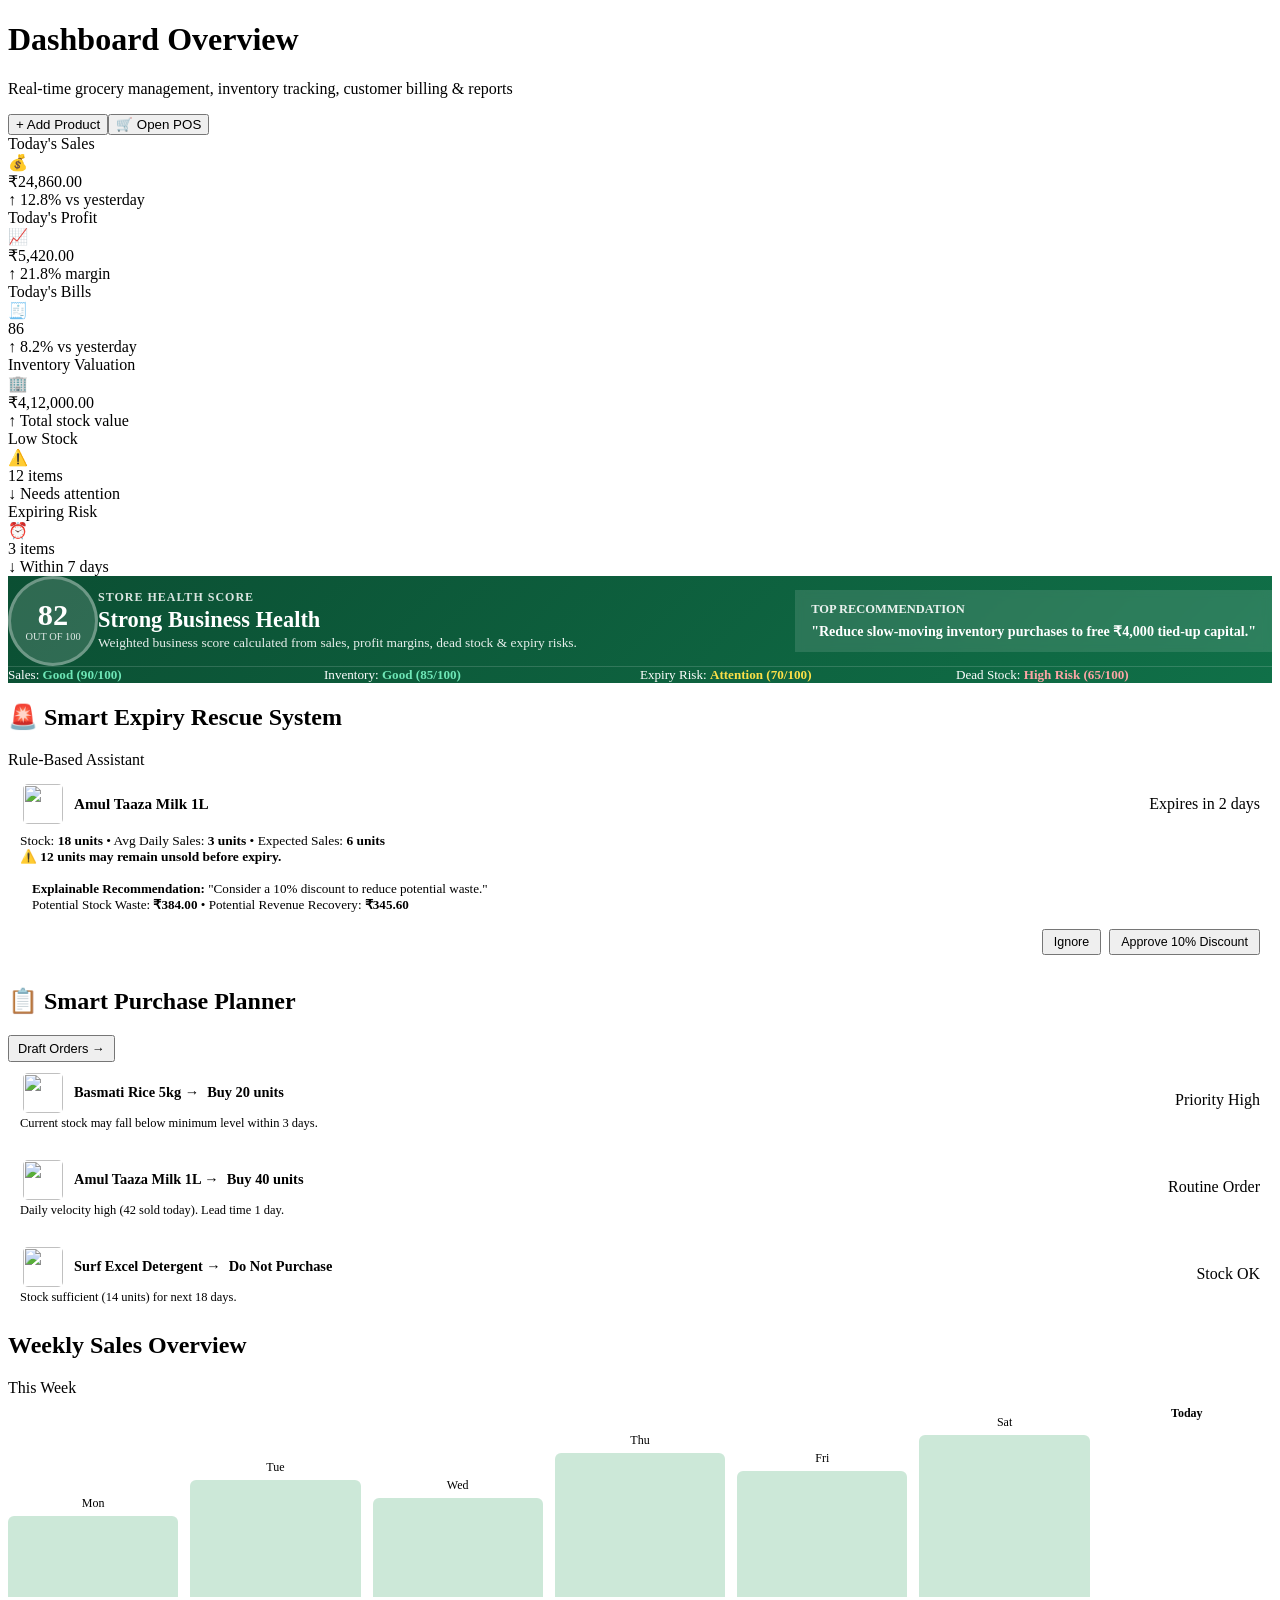
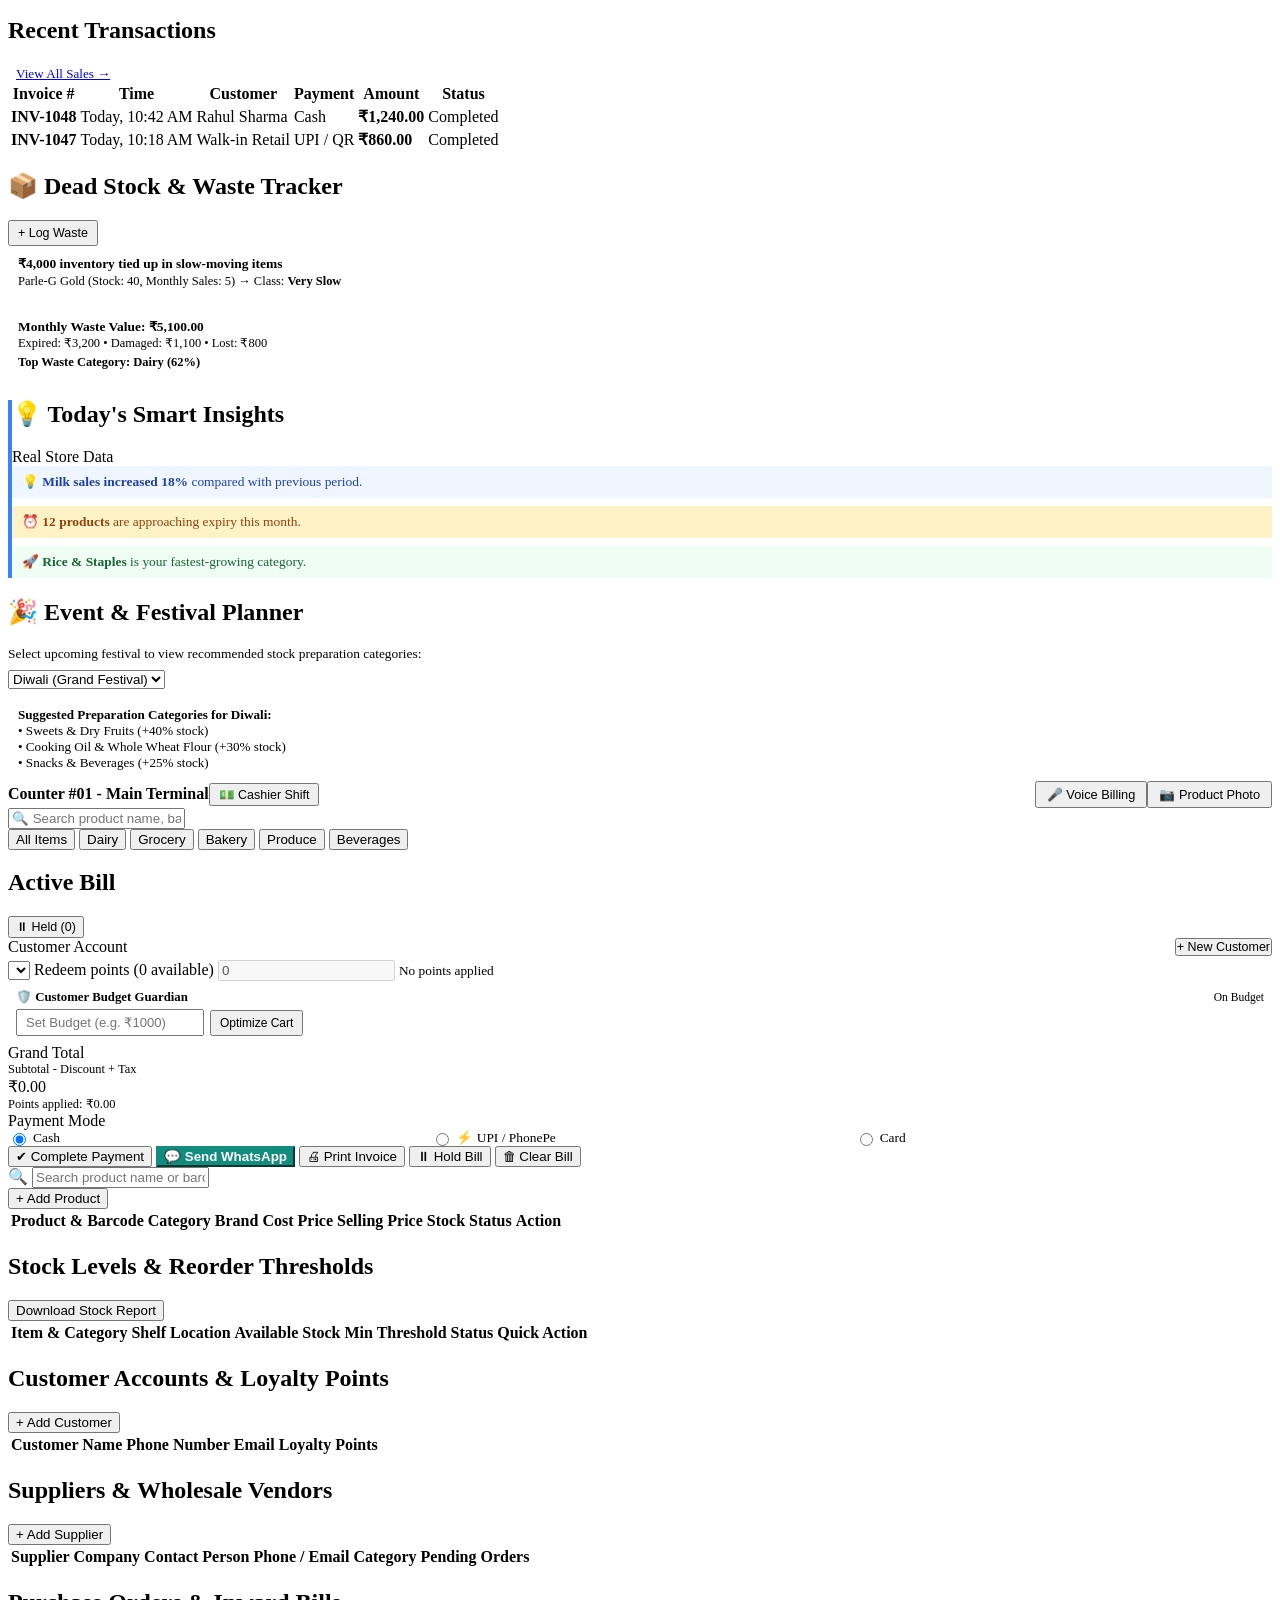
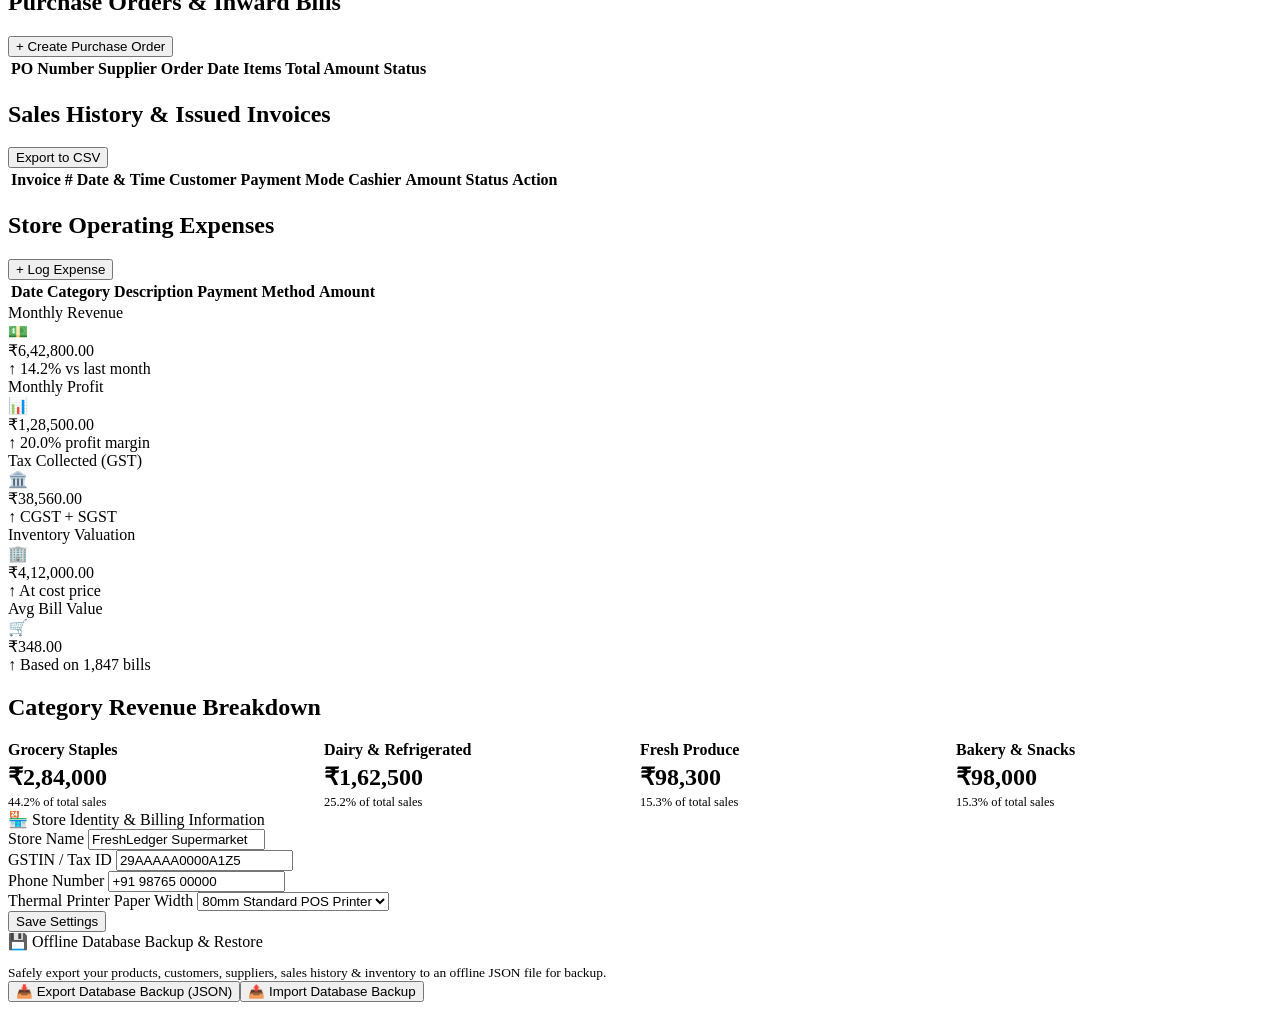
==== src/main/resources/templates/index.html @ 5774fedf "Initial FreshLedger grocery billing system" ====
<!DOCTYPE html>
<html xmlns:th="http://www.thymeleaf.org">
<head th:replace="~{fragments/head :: head('Dashboard')}"></head>
<body>
<div class="app-layout">

    <!-- Reusable Sidebar Navigation -->
    <aside th:replace="~{fragments/sidebar :: sidebar(${activeView})}"></aside>

    <!-- Main Workspace Area -->
    <div class="main-wrapper">

        <!-- Reusable Top Header Bar -->
        <header th:replace="~{fragments/header :: header}"></header>

        <!-- Dynamic Page Content -->
        <main class="page-content">

            <!-- Page Header Title Area -->
            <div class="page-header">
                <div>
                    <h1 id="currentPageTitle" class="page-title" th:text="${activeView == 'billing' ? 'Point of Sale / Billing' : (activeView == 'products' ? 'Product Catalog' : 'Dashboard Overview')}">Dashboard Overview</h1>
                    <p class="page-subtitle">Real-time grocery management, inventory tracking, customer billing & reports</p>
                </div>
                <div style="display:flex;gap:var(--space-xs);">
                    <button class="btn btn-primary" type="button" onclick="openProductModal()">
                        <span>+ Add Product</span>
                    </button>
                    <button class="btn btn-secondary" type="button" onclick="window.location.href='/pos'">
                        <span>🛒 Open POS</span>
                    </button>
                </div>
            </div>

            <!-- ================= VIEW 1: DASHBOARD OVERVIEW ================= -->
            <div id="dashboard-view" class="page-view" th:style="${activeView == 'dashboard' or activeView == null ? 'display:block;' : 'display:none;'}">

                <!-- Top 6 Stat Metrics Cards -->
                <section class="metrics-grid" aria-label="Today's Metrics">
                    <div class="stat-card">
                        <div class="stat-header">
                            <span class="stat-label">Today's Sales</span>
                            <div class="stat-icon-wrapper">💰</div>
                        </div>
                        <div class="stat-value">₹24,860.00</div>
                        <div class="stat-trend trend-up"><span>↑</span> 12.8% vs yesterday</div>
                    </div>

                    <div class="stat-card">
                        <div class="stat-header">
                            <span class="stat-label">Today's Profit</span>
                            <div class="stat-icon-wrapper">📈</div>
                        </div>
                        <div class="stat-value">₹5,420.00</div>
                        <div class="stat-trend trend-up"><span>↑</span> 21.8% margin</div>
                    </div>

                    <div class="stat-card">
                        <div class="stat-header">
                            <span class="stat-label">Today's Bills</span>
                            <div class="stat-icon-wrapper">🧾</div>
                        </div>
                        <div class="stat-value">86</div>
                        <div class="stat-trend trend-up"><span>↑</span> 8.2% vs yesterday</div>
                    </div>

                    <div class="stat-card">
                        <div class="stat-header">
                            <span class="stat-label">Inventory Valuation</span>
                            <div class="stat-icon-wrapper">🏢</div>
                        </div>
                        <div class="stat-value">₹4,12,000.00</div>
                        <div class="stat-trend trend-up"><span>↑</span> Total stock value</div>
                    </div>

                    <div class="stat-card">
                        <div class="stat-header">
                            <span class="stat-label">Low Stock</span>
                            <div class="stat-icon-wrapper warning">⚠️</div>
                        </div>
                        <div class="stat-value">12 items</div>
                        <div class="stat-trend trend-down"><span>↓</span> Needs attention</div>
                    </div>

                    <div class="stat-card">
                        <div class="stat-header">
                            <span class="stat-label">Expiring Risk</span>
                            <div class="stat-icon-wrapper danger">⏰</div>
                        </div>
                        <div class="stat-value">3 items</div>
                        <div class="stat-trend trend-down"><span>↓</span> Within 7 days</div>
                    </div>
                </section>

                <!-- HERO SECTION: STORE HEALTH SCORE (Section 15) -->
                <div class="card" style="background:linear-gradient(135deg, #0b4f33 0%, #107048 100%);color:white;margin-bottom:var(--space-md);">
                    <div style="display:flex;align-items:center;justify-content:space-between;flex-wrap:wrap;gap:var(--space-md);">
                        <div style="display:flex;align-items:center;gap:var(--space-md);">
                            <div style="width:84px;height:84px;border-radius:50%;background:rgba(255,255,255,0.15);border:3px solid rgba(255,255,255,0.3);display:flex;flex-direction:column;align-items:center;justify-content:center;">
                                <div style="font-size:1.9rem;font-weight:900;line-height:1;">82</div>
                                <div style="font-size:0.65rem;opacity:0.85;">OUT OF 100</div>
                            </div>
                            <div>
                                <div style="font-size:0.75rem;text-transform:uppercase;letter-spacing:1px;opacity:0.85;font-weight:700;">STORE HEALTH SCORE</div>
                                <h2 style="font-size:1.4rem;font-weight:800;color:white;margin:2px 0;">Strong Business Health</h2>
                                <p style="font-size:0.84rem;opacity:0.9;margin:0;">Weighted business score calculated from sales, profit margins, dead stock & expiry risks.</p>
                            </div>
                        </div>
                        <div style="background:rgba(255,255,255,0.12);padding:12px 16px;border-radius:var(--radius-md);backdrop-filter:blur(4px);min-width:240px;">
                            <div style="font-size:0.78rem;font-weight:700;margin-bottom:6px;opacity:0.9;">TOP RECOMMENDATION</div>
                            <div style="font-size:0.88rem;font-weight:600;">"Reduce slow-moving inventory purchases to free ₹4,000 tied-up capital."</div>
                        </div>
                    </div>
                    <div style="display:grid;grid-template-columns:repeat(auto-fit, minmax(140px, 1fr));gap:var(--space-xs);margin-top:var(--space-md);padding-top:var(--space-sm);border-top:1px solid rgba(255,255,255,0.15);font-size:0.82rem;">
                        <div>Sales: <strong style="color:#6ee7b7;">Good (90/100)</strong></div>
                        <div>Inventory: <strong style="color:#6ee7b7;">Good (85/100)</strong></div>
                        <div>Expiry Risk: <strong style="color:#fde047;">Attention (70/100)</strong></div>
                        <div>Dead Stock: <strong style="color:#fca5a5;">High Risk (65/100)</strong></div>
                    </div>
                </div>

                <div class="dashboard-grid">
                    <!-- Left Column: Smart Expiry Rescue, Purchase Planner & Sales Chart -->
                    <div>
                        <!-- Section 4: SMART EXPIRY RESCUE SYSTEM -->
                        <div class="card" style="border-left:4px solid var(--warning);">
                            <div class="card-header">
                                <h2 class="card-title">🚨 Smart Expiry Rescue System</h2>
                                <span class="badge badge-warning">Rule-Based Assistant</span>
                            </div>
                            <div style="display:flex;flex-direction:column;gap:12px;">
                                <div style="padding:12px;background:var(--warning-bg);border:1px solid var(--warning-border);border-radius:var(--radius-md);">
                                    <div style="display:flex;align-items:center;justify-content:space-between;margin-bottom:6px;">
                                        <span style="display:flex;align-items:center;gap:8px;"><img src="/images/products/dairy.svg" alt="" loading="lazy" style="width:40px;height:40px;object-fit:contain;border-radius:8px;background:#fff;padding:3px;"><strong style="font-size:0.95rem;">Amul Taaza Milk 1L</strong></span>
                                        <span class="badge badge-danger">Expires in 2 days</span>
                                    </div>
                                    <div style="font-size:0.84rem;color:var(--text-secondary);margin-bottom:8px;">
                                        Stock: <strong>18 units</strong> • Avg Daily Sales: <strong>3 units</strong> • Expected Sales: <strong>6 units</strong><br>
                                        <span style="color:var(--danger);font-weight:700;">⚠️ 12 units may remain unsold before expiry.</span>
                                    </div>
                                    <div style="padding:8px 12px;background:white;border-radius:var(--radius-sm);margin-bottom:8px;font-size:0.82rem;color:var(--text-primary);border-left:3px solid var(--primary);">
                                        <strong>Explainable Recommendation:</strong> "Consider a 10% discount to reduce potential waste."<br>
                                        Potential Stock Waste: <strong>₹384.00</strong> • Potential Revenue Recovery: <strong>₹345.60</strong>
                                    </div>
                                    <div style="display:flex;gap:8px;justify-content:flex-end;">
                                        <button class="btn btn-secondary" style="padding:4px 10px;font-size:0.78rem;" type="button" onclick="showToast('Rescue Deferred', 'No discount applied. Stock monitored.', 'info')">Ignore</button>
                                        <button class="btn btn-primary" style="padding:4px 10px;font-size:0.78rem;" type="button" onclick="showToast('10% Discount Approved!', 'Amul Taaza Milk price updated to ₹28.80 (10% OFF clearance).', 'success')">Approve 10% Discount</button>
                                    </div>
                                </div>
                            </div>
                        </div>

                        <!-- Section 9: SMART PURCHASE PLANNER -->
                        <div class="card" style="border-left:4px solid var(--primary);">
                            <div class="card-header">
                                <h2 class="card-title">📋 Smart Purchase Planner</h2>
                                <button class="btn btn-ghost" style="padding:4px 8px;font-size:0.8rem;color:var(--primary);" type="button" onclick="showToast('Purchase Plan Drafted', 'Draft PO created for supplier approval.', 'success')">Draft Orders →</button>
                            </div>
                            <div style="display:flex;flex-direction:column;gap:10px;">
                                <div style="display:flex;align-items:center;justify-content:space-between;padding:8px 12px;background:var(--bg-app);border-radius:var(--radius-md);">
                                    <div>
                                        <div style="display:flex;align-items:center;gap:8px;font-weight:700;font-size:0.9rem;"><img src="/images/products/rice.svg" alt="" loading="lazy" style="width:40px;height:40px;object-fit:contain;border-radius:8px;background:#fff;padding:3px;">Basmati Rice 5kg → <span style="color:var(--primary);">Buy 20 units</span></div>
                                        <div style="font-size:0.78rem;color:var(--text-muted);">Current stock may fall below minimum level within 3 days.</div>
                                    </div>
                                    <span class="badge badge-warning">Priority High</span>
                                </div>
                                <div style="display:flex;align-items:center;justify-content:space-between;padding:8px 12px;background:var(--bg-app);border-radius:var(--radius-md);">
                                    <div>
                                        <div style="display:flex;align-items:center;gap:8px;font-weight:700;font-size:0.9rem;"><img src="/images/products/dairy.svg" alt="" loading="lazy" style="width:40px;height:40px;object-fit:contain;border-radius:8px;background:#fff;padding:3px;">Amul Taaza Milk 1L → <span style="color:var(--primary);">Buy 40 units</span></div>
                                        <div style="font-size:0.78rem;color:var(--text-muted);">Daily velocity high (42 sold today). Lead time 1 day.</div>
                                    </div>
                                    <span class="badge badge-info">Routine Order</span>
                                </div>
                                <div style="display:flex;align-items:center;justify-content:space-between;padding:8px 12px;background:var(--bg-app);border-radius:var(--radius-md);">
                                    <div>
                                        <div style="display:flex;align-items:center;gap:8px;font-weight:700;font-size:0.9rem;"><img src="/images/products/household.svg" alt="" loading="lazy" style="width:40px;height:40px;object-fit:contain;border-radius:8px;background:#fff;padding:3px;">Surf Excel Detergent → <span style="color:var(--danger);">Do Not Purchase</span></div>
                                        <div style="font-size:0.78rem;color:var(--text-muted);">Stock sufficient (14 units) for next 18 days.</div>
                                    </div>
                                    <span class="badge badge-success">Stock OK</span>
                                </div>
                            </div>
                        </div>

                        <!-- Weekly Sales Overview -->
                        <div class="card">
                            <div class="card-header">
                                <h2 class="card-title">Weekly Sales Overview</h2>
                                <span class="badge badge-info">This Week</span>
                            </div>
                            <div style="display:flex;align-items:flex-end;gap:12px;height:180px;padding-top:20px;border-bottom:1px solid var(--border-subtle);">
                                <div style="flex:1;background:#cce8d8;border-radius:6px 6px 0 0;height:45%;position:relative;" title="Mon: ₹14,200"><span style="position:absolute;top:-20px;font-size:0.75rem;width:100%;text-align:center;color:var(--text-muted);">Mon</span></div>
                                <div style="flex:1;background:#cce8d8;border-radius:6px 6px 0 0;height:65%;position:relative;" title="Tue: ₹18,900"><span style="position:absolute;top:-20px;font-size:0.75rem;width:100%;text-align:center;color:var(--text-muted);">Tue</span></div>
                                <div style="flex:1;background:#cce8d8;border-radius:6px 6px 0 0;height:55%;position:relative;" title="Wed: ₹16,400"><span style="position:absolute;top:-20px;font-size:0.75rem;width:100%;text-align:center;color:var(--text-muted);">Wed</span></div>
                                <div style="flex:1;background:#cce8d8;border-radius:6px 6px 0 0;height:80%;position:relative;" title="Thu: ₹22,100"><span style="position:absolute;top:-20px;font-size:0.75rem;width:100%;text-align:center;color:var(--text-muted);">Thu</span></div>
                                <div style="flex:1;background:#cce8d8;border-radius:6px 6px 0 0;height:70%;position:relative;" title="Fri: ₹19,800"><span style="position:absolute;top:-20px;font-size:0.75rem;width:100%;text-align:center;color:var(--text-muted);">Fri</span></div>
                                <div style="flex:1;background:#cce8d8;border-radius:6px 6px 0 0;height:90%;position:relative;" title="Sat: ₹26,500"><span style="position:absolute;top:-20px;font-size:0.75rem;width:100%;text-align:center;color:var(--text-muted);">Sat</span></div>
                                <div style="flex:1;background:var(--primary);border-radius:6px 6px 0 0;height:95%;position:relative;" title="Today: ₹24,860"><span style="position:absolute;top:-20px;font-size:0.75rem;font-weight:700;width:100%;text-align:center;color:var(--primary);">Today</span></div>
                            </div>
                        </div>

                        <!-- Recent Transactions -->
                        <div class="card">
                            <div class="card-header">
                                <h2 class="card-title">Recent Transactions</h2>
                                <a href="#sales" data-view="sales" class="btn btn-ghost" style="padding:4px 8px;font-size:0.82rem;">View All Sales →</a>
                            </div>
                            <div class="table-container" style="box-shadow:none;border:none;margin:0;">
                                <table class="data-table">
                                    <thead>
                                        <tr>
                                            <th>Invoice #</th>
                                            <th>Time</th>
                                            <th>Customer</th>
                                            <th>Payment</th>
                                            <th>Amount</th>
                                            <th>Status</th>
                                        </tr>
                                    </thead>
                                    <tbody>
                                        <tr>
                                            <td><strong>INV-1048</strong></td>
                                            <td>Today, 10:42 AM</td>
                                            <td>Rahul Sharma</td>
                                            <td>Cash</td>
                                            <td><strong>₹1,240.00</strong></td>
                                            <td><span class="badge badge-success">Completed</span></td>
                                        </tr>
                                        <tr>
                                            <td><strong>INV-1047</strong></td>
                                            <td>Today, 10:18 AM</td>
                                            <td>Walk-in Retail</td>
                                            <td>UPI / QR</td>
                                            <td><strong>₹860.00</strong></td>
                                            <td><span class="badge badge-success">Completed</span></td>
                                        </tr>
                                    </tbody>
                                </table>
                            </div>
                        </div>
                    </div>

                    <!-- Right Column: Dead Stock, Business Insights & Event Planner -->
                    <div>
                        <!-- Section 7 & 8: DEAD STOCK & WASTE TRACKER -->
                        <div class="card" style="border-left:4px solid var(--danger);">
                            <div class="card-header">
                                <h2 class="card-title">📦 Dead Stock & Waste Tracker</h2>
                                <button class="btn btn-ghost" style="padding:4px 8px;font-size:0.78rem;color:var(--danger);" onclick="openWasteModal()">+ Log Waste</button>
                            </div>
                            <div style="display:flex;flex-direction:column;gap:10px;">
                                <div style="padding:10px;background:var(--danger-bg);border:1px solid var(--danger-border);border-radius:var(--radius-md);">
                                    <div style="font-size:0.84rem;color:var(--danger-dark);font-weight:700;">₹4,000 inventory tied up in slow-moving items</div>
                                    <div style="font-size:0.78rem;color:var(--text-secondary);margin-top:2px;">Parle-G Gold (Stock: 40, Monthly Sales: 5) → Class: <strong>Very Slow</strong></div>
                                </div>
                                <div style="padding:10px;background:var(--bg-app);border-radius:var(--radius-md);">
                                    <div style="font-weight:700;font-size:0.84rem;">Monthly Waste Value: <span style="color:var(--danger);">₹5,100.00</span></div>
                                    <div style="font-size:0.78rem;color:var(--text-muted);">Expired: ₹3,200 • Damaged: ₹1,100 • Lost: ₹800</div>
                                    <div style="font-size:0.78rem;font-weight:600;color:var(--primary);margin-top:4px;">Top Waste Category: Dairy (62%)</div>
                                </div>
                            </div>
                        </div>

                        <!-- Section 21: TODAY'S SMART BUSINESS INSIGHTS -->
                        <div class="card" style="border-left:4px solid #3b82f6;">
                            <div class="card-header">
                                <h2 class="card-title">💡 Today's Smart Insights</h2>
                                <span class="badge badge-info">Real Store Data</span>
                            </div>
                            <div style="display:flex;flex-direction:column;gap:8px;font-size:0.84rem;">
                                <div style="padding:8px 10px;background:#eff6ff;border-radius:var(--radius-sm);color:#1e40af;">
                                    💡 <strong>Milk sales increased 18%</strong> compared with previous period.
                                </div>
                                <div style="padding:8px 10px;background:#fef3c7;border-radius:var(--radius-sm);color:#92400e;">
                                    ⏰ <strong>12 products</strong> are approaching expiry this month.
                                </div>
                                <div style="padding:8px 10px;background:#f0fdf4;border-radius:var(--radius-sm);color:#166534;">
                                    🚀 <strong>Rice & Staples</strong> is your fastest-growing category.
                                </div>
                            </div>
                        </div>

                        <!-- Section 22: FESTIVAL / EVENT INVENTORY PLANNER -->
                        <div class="card">
                            <div class="card-header">
                                <h2 class="card-title">🎉 Event & Festival Planner</h2>
                            </div>
                            <div style="font-size:0.84rem;color:var(--text-secondary);margin-bottom:8px;">
                                Select upcoming festival to view recommended stock preparation categories:
                            </div>
                            <div class="form-group" style="margin-bottom:8px;">
                                <select id="festivalPlannerSelect" class="form-control" onchange="renderFestivalPlan()">
                                    <option value="Diwali">Diwali (Grand Festival)</option>
                                    <option value="Eid">Eid al-Fitr</option>
                                    <option value="Holi">Holi Festival</option>
                                    <option value="Christmas">Christmas & New Year</option>
                                </select>
                            </div>
                            <div id="festivalPlanResults" style="padding:10px;background:var(--bg-app);border-radius:var(--radius-md);font-size:0.82rem;">
                                <strong>Suggested Preparation Categories for Diwali:</strong><br>
                                • Sweets & Dry Fruits (+40% stock)<br>
                                • Cooking Oil & Whole Wheat Flour (+30% stock)<br>
                                • Snacks & Beverages (+25% stock)
                            </div>
                        </div>
                    </div>
                </div>
            </div>

            <!-- ================= VIEW 2: BILLING / POS ================= -->
            <div id="billing-view" class="page-view" th:style="${activeView == 'billing' ? 'display:block;' : 'display:none;'}">
                <div class="pos-container">
                    <!-- Left: Catalog & Quick Add -->
                    <div class="pos-catalog-panel">
                        <div class="card" style="margin-bottom:var(--space-sm);padding:var(--space-sm) var(--space-md);">
                            <div style="display:flex;align-items:center;justify-content:space-between;gap:var(--space-xs);flex-wrap:wrap;">
                                <div style="display:flex;align-items:center;gap:var(--space-xs);">
                                    <span class="badge badge-info" style="font-weight:700;">Counter #01 - Main Terminal</span>
                                    <button class="btn btn-ghost" type="button" style="padding:2px 8px;font-size:0.78rem;" onclick="openShiftModal()">💵 Cashier Shift</button>
                                </div>
                                <div style="display:flex;gap:var(--space-xs);">
                                    <button class="btn btn-secondary" type="button" style="padding:4px 10px;font-size:0.8rem;" onclick="openVoiceBillingModal()">🎤 Voice Billing</button>
                                    <button class="btn btn-secondary" type="button" style="padding:4px 10px;font-size:0.8rem;" onclick="openReceiptScannerModal()">📷 Product Photo</button>
                                </div>
                            </div>
                        </div>

                        <div class="card" style="margin-bottom:var(--space-md);">
                            <div class="pos-search-bar">
                                <input id="posProductSearch" class="form-control" placeholder="🔍 Search product name, barcode or category..." aria-label="Search POS Products">
                            </div>
                            <div class="category-filter-pills">
                                <button class="pill-btn active" type="button">All Items</button>
                                <button class="pill-btn" type="button">Dairy</button>
                                <button class="pill-btn" type="button">Grocery</button>
                                <button class="pill-btn" type="button">Bakery</button>
                                <button class="pill-btn" type="button">Produce</button>
                                <button class="pill-btn" type="button">Beverages</button>
                            </div>
                        </div>

                        <div id="posProductGrid" class="pos-product-grid">
                            <!-- Dynamic POS Catalog Product Cards -->
                        </div>
                    </div>

                    <!-- Right: Active Bill & Checkout Panel -->
                    <div class="pos-cart-panel">
                        <div class="card-header" style="margin-bottom:var(--space-sm);">
                            <h2 class="card-title">Active Bill</h2>
                            <button id="btnHeldBillsList" class="btn btn-ghost" style="padding:2px 6px;font-size:0.78rem;color:var(--warning);" type="button">⏸ Held (<span id="heldBillsCount">0</span>)</button>
                        </div>

                        <!-- Customer Selection & Loyalty Tier Banner -->
                        <div class="form-group" style="margin-bottom:var(--space-sm);">
                            <div style="display:flex;align-items:center;justify-content:space-between;margin-bottom:4px;">
                                <label class="form-label">Customer Account</label>
                                <button class="btn btn-ghost" type="button" style="padding:0;font-size:0.78rem;color:var(--primary);" onclick="openCustomerModal()">+ New Customer</button>
                            </div>
                            <select id="posCustomerSelect" class="form-control" onchange="onPosCustomerChange()">
                                <!-- Dynamic Customers Dropdown -->
                            </select>
                            <label class="form-label" for="posPointsToRedeem" style="margin-top:8px;">Redeem points (<span id="posAvailablePoints">0</span> available)</label>
                            <input id="posPointsToRedeem" class="form-control" type="number" min="0" step="1" value="0" disabled />
                            <small id="posRedeemValue" style="color:var(--text-muted);">No points applied</small>
                        </div>

                        <!-- Section 10 & 11: Shopping Pattern & Frequently Bought Together Suggestion -->
                        <div id="frequentlyBoughtBanner" style="padding:6px 10px;background:#eff6ff;border:1px solid #bfdbfe;border-radius:var(--radius-sm);margin-bottom:var(--space-sm);font-size:0.78rem;color:#1e40af;display:none;">
                            💡 <strong>Customer Pattern:</strong> Due for Milk / Bread.<br>
                            <em>Frequently bought together: Bread + Amul Butter 100g</em>
                        </div>

                        <!-- Section 5: CUSTOMER BUDGET GUARDIAN -->
                        <div class="form-group" style="margin-bottom:var(--space-sm);padding:8px;background:var(--bg-app);border-radius:var(--radius-md);border:1px solid var(--border-subtle);">
                            <div style="display:flex;align-items:center;justify-content:space-between;margin-bottom:4px;">
                                <label class="form-label" style="margin:0;font-size:0.8rem;font-weight:700;">🛡️ Customer Budget Guardian</label>
                                <span id="budgetAlertBadge" class="badge badge-success" style="font-size:0.72rem;">On Budget</span>
                            </div>
                            <div style="display:flex;gap:6px;align-items:center;">
                                <input id="custBudgetInput" class="form-control" type="number" placeholder="Set Budget (e.g. ₹1000)" style="padding:4px 8px;font-size:0.82rem;" oninput="updateBudgetGuardian()" />
                                <button class="btn btn-secondary" style="padding:4px 8px;font-size:0.75rem;" type="button" onclick="optimizeCartForBudget()">Optimize Cart</button>
                            </div>
                            <div id="budgetWarningText" style="font-size:0.76rem;color:var(--danger);font-weight:700;margin-top:4px;display:none;"></div>
                        </div>

                        <div id="posCartItems" class="cart-items-table">
                            <!-- Dynamic Active Cart Item Rows -->
                        </div>

                        <div class="grand-total-banner">
                            <div>
                                <div class="total-label">Grand Total</div>
                                <div style="font-size:0.78rem;color:var(--text-muted);">Subtotal - Discount + Tax</div>
                            </div>
                            <div id="posGrandTotal" class="total-amount">₹0.00</div>
                            <div style="font-size:.78rem;color:var(--text-muted);">Points applied: <span id="posLoyaltyRedemption">₹0.00</span></div>
                        </div>

                        <div class="form-group" style="margin-bottom:var(--space-md);">
                            <label class="form-label">Payment Mode</label>
                            <div style="display:grid;grid-template-columns:1fr 1fr 1fr;gap:6px;">
                                <label style="display:flex;align-items:center;gap:4px;font-size:0.84rem;"><input type="radio" name="payType" value="Cash" checked> Cash</label>
                                <label style="display:flex;align-items:center;gap:4px;font-size:0.84rem;"><input type="radio" name="payType" value="UPI/PhonePe"> ⚡ UPI / PhonePe</label>
                                <label style="display:flex;align-items:center;gap:4px;font-size:0.84rem;"><input type="radio" name="payType" value="Card"> Card</label>
                            </div>
                        </div>

                        <div class="pos-action-buttons">
                            <button id="btnCompletePayment" class="btn btn-primary btn-lg" type="button" style="grid-column: 1 / -1;">
                                <span>✔ Complete Payment</span>
                            </button>
                            <button id="btnSendPosWhatsApp" class="btn btn-secondary" type="button" style="background:#128c7e;color:white;border-color:#128c7e;font-weight:700;">
                                <span>💬 Send WhatsApp</span>
                            </button>
                            <button id="btnPrintInvoice" class="btn btn-secondary" type="button">
                                <span>🖨 Print Invoice</span>
                            </button>
                            <button id="btnHoldBill" class="btn btn-secondary" type="button">
                                <span>⏸ Hold Bill</span>
                            </button>
                            <button id="btnClearBill" class="btn btn-danger" type="button">
                                <span>🗑 Clear Bill</span>
                            </button>
                        </div>
                    </div>
                </div>
            </div>

            <!-- ================= VIEW 3: PRODUCTS CATALOG ================= -->
            <div id="products-view" class="page-view" th:style="${activeView == 'products' ? 'display:block;' : 'display:none;'}">
                <div class="table-container">
                    <div class="table-toolbar">
                        <div class="header-search table-search">
                            <span class="header-search-icon">🔍</span>
                            <input type="text" placeholder="Search product name or barcode..." aria-label="Search Products Table">
                        </div>
                        <div style="display:flex;gap:var(--space-xs);">
                            <button class="btn btn-primary" type="button" onclick="openProductModal()">+ Add Product</button>
                        </div>
                    </div>

                    <table class="data-table">
                        <thead>
                            <tr>
                                <th>Product & Barcode</th>
                                <th>Category</th>
                                <th>Brand</th>
                                <th>Cost Price</th>
                                <th>Selling Price</th>
                                <th>Stock</th>
                                <th>Status</th>
                                <th>Action</th>
                            </tr>
                        </thead>
                        <tbody id="productsTableBody">
                            <!-- Dynamic Products Table Rows -->
                        </tbody>
                    </table>
                </div>
            </div>

            <!-- ================= VIEW 4: INVENTORY ================= -->
            <div id="inventory-view" class="page-view" th:style="${activeView == 'inventory' ? 'display:block;' : 'display:none;'}">
                <div class="card">
                    <div class="card-header">
                        <h2 class="card-title">Stock Levels & Reorder Thresholds</h2>
                        <button class="btn btn-primary" type="button" onclick="showToast('Inventory Audit', 'Stock audit report downloaded.', 'info')">Download Stock Report</button>
                    </div>
                    <div class="table-container" style="margin:0;box-shadow:none;border:none;">
                        <table class="data-table">
                            <thead>
                                <tr>
                                    <th>Item & Category</th>
                                    <th>Shelf Location</th>
                                    <th>Available Stock</th>
                                    <th>Min Threshold</th>
                                    <th>Status</th>
                                    <th>Quick Action</th>
                                </tr>
                            </thead>
                            <tbody id="inventoryTableBody">
                                <!-- Dynamic Inventory Rows -->
                            </tbody>
                        </table>
                    </div>
                </div>
            </div>

            <!-- ================= VIEW 5: CUSTOMERS ================= -->
            <div id="customers-view" class="page-view" th:style="${activeView == 'customers' ? 'display:block;' : 'display:none;'}">
                <div class="card">
                    <div class="card-header">
                        <h2 class="card-title">Customer Accounts & Loyalty Points</h2>
                        <button class="btn btn-primary" type="button" onclick="openCustomerModal()">+ Add Customer</button>
                    </div>
                    <div class="table-container" style="margin:0;box-shadow:none;border:none;">
                        <table class="data-table">
                            <thead>
                                <tr>
                                    <th>Customer Name</th>
                                    <th>Phone Number</th>
                                    <th>Email</th>
                                    <th>Loyalty Points</th>
                                </tr>
                            </thead>
                            <tbody id="customersTableBody">
                                <!-- Dynamic Customer Accounts -->
                            </tbody>
                        </table>
                    </div>
                </div>
            </div>

            <!-- ================= VIEW 6: SUPPLIERS ================= -->
            <div id="suppliers-view" class="page-view" th:style="${activeView == 'suppliers' ? 'display:block;' : 'display:none;'}">
                <div class="card">
                    <div class="card-header">
                        <h2 class="card-title">Suppliers & Wholesale Vendors</h2>
                        <button class="btn btn-primary" type="button" onclick="openSupplierModal()">+ Add Supplier</button>
                    </div>
                    <div class="table-container" style="margin:0;box-shadow:none;border:none;">
                        <table class="data-table">
                            <thead>
                                <tr>
                                    <th>Supplier Company</th>
                                    <th>Contact Person</th>
                                    <th>Phone / Email</th>
                                    <th>Category</th>
                                    <th>Pending Orders</th>
                                </tr>
                            </thead>
                            <tbody id="suppliersTableBody">
                                <!-- Dynamic Suppliers -->
                            </tbody>
                        </table>
                    </div>
                </div>
            </div>

            <!-- ================= VIEW 7: PURCHASES ================= -->
            <div id="purchases-view" class="page-view" th:style="${activeView == 'purchases' ? 'display:block;' : 'display:none;'}">
                <div class="card">
                    <div class="card-header">
                        <h2 class="card-title">Purchase Orders & Inward Bills</h2>
                        <button class="btn btn-primary" type="button" onclick="showToast('New Purchase Order', 'Purchase Order Creator opened', 'info')">+ Create Purchase Order</button>
                    </div>
                    <div class="table-container" style="margin:0;box-shadow:none;border:none;">
                        <table class="data-table">
                            <thead>
                                <tr>
                                    <th>PO Number</th>
                                    <th>Supplier</th>
                                    <th>Order Date</th>
                                    <th>Items</th>
                                    <th>Total Amount</th>
                                    <th>Status</th>
                                </tr>
                            </thead>
                            <tbody id="purchasesTableBody">
                                <!-- Dynamic Purchase Orders -->
                            </tbody>
                        </table>
                    </div>
                </div>
            </div>

            <!-- ================= VIEW 8: SALES ================= -->
            <div id="sales-view" class="page-view" th:style="${activeView == 'sales' ? 'display:block;' : 'display:none;'}">
                <div class="card">
                    <div class="card-header">
                        <h2 class="card-title">Sales History & Issued Invoices</h2>
                        <button class="btn btn-secondary" type="button" onclick="showToast('Export Sales', 'Sales history exported to CSV', 'success')">Export to CSV</button>
                    </div>
                    <div class="table-container" style="margin:0;box-shadow:none;border:none;">
                        <table class="data-table">
                            <thead>
                                <tr>
                                    <th>Invoice #</th>
                                    <th>Date & Time</th>
                                    <th>Customer</th>
                                    <th>Payment Mode</th>
                                    <th>Cashier</th>
                                    <th>Amount</th>
                                    <th>Status</th>
                                    <th>Action</th>
                                </tr>
                            </thead>
                            <tbody id="salesTableBody">
                                <!-- Dynamic Sales Transactions -->
                            </tbody>
                        </table>
                    </div>
                </div>
            </div>

            <!-- ================= VIEW 9: EXPENSES ================= -->
            <div id="expenses-view" class="page-view" th:style="${activeView == 'expenses' ? 'display:block;' : 'display:none;'}">
                <div class="card">
                    <div class="card-header">
                        <h2 class="card-title">Store Operating Expenses</h2>
                        <button class="btn btn-primary" type="button" onclick="showToast('Log Expense', 'Expense Logger opened', 'info')">+ Log Expense</button>
                    </div>
                    <div class="table-container" style="margin:0;box-shadow:none;border:none;">
                        <table class="data-table">
                            <thead>
                                <tr>
                                    <th>Date</th>
                                    <th>Category</th>
                                    <th>Description</th>
                                    <th>Payment Method</th>
                                    <th>Amount</th>
                                </tr>
                            </thead>
                            <tbody id="expensesTableBody">
                                <!-- Dynamic Expenses -->
                            </tbody>
                        </table>
                    </div>
                </div>
            </div>

            <!-- ================= VIEW 10: REPORTS ================= -->
            <div id="reports-view" class="page-view" th:style="${activeView == 'reports' ? 'display:block;' : 'display:none;'}">
                <div class="metrics-grid">
                    <div class="stat-card">
                        <div class="stat-header">
                            <span class="stat-label">Monthly Revenue</span>
                            <div class="stat-icon-wrapper">💵</div>
                        </div>
                        <div class="stat-value">₹6,42,800.00</div>
                        <div class="stat-trend trend-up"><span>↑</span> 14.2% vs last month</div>
                    </div>

                    <div class="stat-card">
                        <div class="stat-header">
                            <span class="stat-label">Monthly Profit</span>
                            <div class="stat-icon-wrapper">📊</div>
                        </div>
                        <div class="stat-value">₹1,28,500.00</div>
                        <div class="stat-trend trend-up"><span>↑</span> 20.0% profit margin</div>
                    </div>

                    <div class="stat-card">
                        <div class="stat-header">
                            <span class="stat-label">Tax Collected (GST)</span>
                            <div class="stat-icon-wrapper">🏛️</div>
                        </div>
                        <div class="stat-value">₹38,560.00</div>
                        <div class="stat-trend trend-up"><span>↑</span> CGST + SGST</div>
                    </div>

                    <div class="stat-card">
                        <div class="stat-header">
                            <span class="stat-label">Inventory Valuation</span>
                            <div class="stat-icon-wrapper">🏢</div>
                        </div>
                        <div class="stat-value">₹4,12,000.00</div>
                        <div class="stat-trend trend-up"><span>↑</span> At cost price</div>
                    </div>

                    <div class="stat-card">
                        <div class="stat-header">
                            <span class="stat-label">Avg Bill Value</span>
                            <div class="stat-icon-wrapper">🛒</div>
                        </div>
                        <div class="stat-value">₹348.00</div>
                        <div class="stat-trend trend-up"><span>↑</span> Based on 1,847 bills</div>
                    </div>
                </div>

                <div class="card">
                    <div class="card-header">
                        <h2 class="card-title">Category Revenue Breakdown</h2>
                    </div>
                    <div style="display:grid;grid-template-columns:repeat(auto-fit, minmax(200px, 1fr));gap:var(--space-md);">
                        <div style="padding:var(--space-md);background:var(--bg-app);border-radius:var(--radius-md);">
                            <div style="font-weight:700;color:var(--text-secondary);">Grocery Staples</div>
                            <div style="font-size:1.5rem;font-weight:800;color:var(--primary);margin:4px 0;">₹2,84,000</div>
                            <div style="font-size:0.78rem;color:var(--text-muted);">44.2% of total sales</div>
                        </div>
                        <div style="padding:var(--space-md);background:var(--bg-app);border-radius:var(--radius-md);">
                            <div style="font-weight:700;color:var(--text-secondary);">Dairy & Refrigerated</div>
                            <div style="font-size:1.5rem;font-weight:800;color:var(--primary);margin:4px 0;">₹1,62,500</div>
                            <div style="font-size:0.78rem;color:var(--text-muted);">25.2% of total sales</div>
                        </div>
                        <div style="padding:var(--space-md);background:var(--bg-app);border-radius:var(--radius-md);">
                            <div style="font-weight:700;color:var(--text-secondary);">Fresh Produce</div>
                            <div style="font-size:1.5rem;font-weight:800;color:var(--primary);margin:4px 0;">₹98,300</div>
                            <div style="font-size:0.78rem;color:var(--text-muted);">15.3% of total sales</div>
                        </div>
                        <div style="padding:var(--space-md);background:var(--bg-app);border-radius:var(--radius-md);">
                            <div style="font-weight:700;color:var(--text-secondary);">Bakery & Snacks</div>
                            <div style="font-size:1.5rem;font-weight:800;color:var(--primary);margin:4px 0;">₹98,000</div>
                            <div style="font-size:0.78rem;color:var(--text-muted);">15.3% of total sales</div>
                        </div>
                    </div>
                </div>
            </div>

            <!-- ================= VIEW 11: ALERTS ================= -->
            <div id="alerts-view" class="page-view" th:style="${activeView == 'alerts' ? 'display:block;' : 'display:none;'}">
                <div id="alertsContainer">
                    <!-- Dynamic Alerts Container -->
                </div>
            </div>

            <!-- ================= VIEW 12: SETTINGS ================= -->
            <div id="settings-view" class="page-view" th:style="${activeView == 'settings' ? 'display:block;' : 'display:none;'}">
                <div class="form-section" style="margin-bottom:var(--space-md);">
                    <div class="form-section-title">🏪 Store Identity & Billing Information</div>
                    <div class="form-grid-2">
                        <div class="form-group">
                            <label class="form-label">Store Name</label>
                            <input class="form-control" value="FreshLedger Supermarket">
                        </div>
                        <div class="form-group">
                            <label class="form-label">GSTIN / Tax ID</label>
                            <input class="form-control" value="29AAAAA0000A1Z5">
                        </div>
                        <div class="form-group">
                            <label class="form-label">Phone Number</label>
                            <input class="form-control" value="+91 98765 00000">
                        </div>
                        <div class="form-group">
                            <label class="form-label">Thermal Printer Paper Width</label>
                            <select class="form-control">
                                <option selected>80mm Standard POS Printer</option>
                                <option>58mm Compact POS Printer</option>
                            </select>
                        </div>
                    </div>
                    <button class="btn btn-primary" type="button" onclick="showToast('Settings Saved', 'Store details and POS invoice settings updated.', 'success')">Save Settings</button>
                </div>

                <!-- Section 27: OFFLINE BACKUP AND RESTORE -->
                <div class="form-section">
                    <div class="form-section-title">💾 Offline Database Backup & Restore</div>
                    <p style="font-size:0.84rem;color:var(--text-secondary);margin-bottom:var(--space-md);">
                        Safely export your products, customers, suppliers, sales history & inventory to an offline JSON file for backup.
                    </p>
                    <div style="display:flex;gap:var(--space-md);flex-wrap:wrap;">
                        <button class="btn btn-primary" type="button" onclick="exportDataBackup()">
                            📥 Export Database Backup (JSON)
                        </button>
                        <input type="file" id="importFileInput" accept=".json" style="display:none;" onchange="importDataBackup(event)" />
                        <button class="btn btn-secondary" type="button" onclick="document.getElementById('importFileInput').click()">
                            📤 Import Database Backup
                        </button>
                    </div>
                </div>
            </div>

        </main>
    </div>
</div>

<!-- Reusable Confirmation Modal Fragment -->
<div th:replace="~{fragments/components :: confirmModal}"></div>

<!-- Reusable Product Form Modal Fragment -->
<div th:replace="~{fragments/components :: productModal}"></div>

<!-- Reusable Customer Form Modal Fragment -->
<div th:replace="~{fragments/components :: customerModal}"></div>

<!-- Reusable Supplier Form Modal Fragment -->
<div th:replace="~{fragments/components :: supplierModal}"></div>

<!-- Reusable UPI Payment Modal Fragment -->
<div th:replace="~{fragments/components :: upiModal}"></div>

<!-- Reusable WhatsApp Receipt Modal Fragment -->
<div th:replace="~{fragments/components :: whatsAppModal}"></div>

<!-- Explain My Bill Modal Fragment -->
<div th:replace="~{fragments/components :: explainBillModal}"></div>

<!-- Cashier Shift Management Modal Fragment -->
<div th:replace="~{fragments/components :: shiftModal}"></div>

<!-- Receipt Scanner Modal Fragment -->
<div th:replace="~{fragments/components :: receiptScannerModal}"></div>

<!-- Voice Billing Modal Fragment -->
<div th:replace="~{fragments/components :: voiceBillingModal}"></div>

<!-- Waste Entry Modal Fragment -->
<div th:replace="~{fragments/components :: wasteModal}"></div>

<!-- Application JS Script -->
<script th:src="@{/js/app.js}" src="/js/app.js"></script>
</body>
</html>
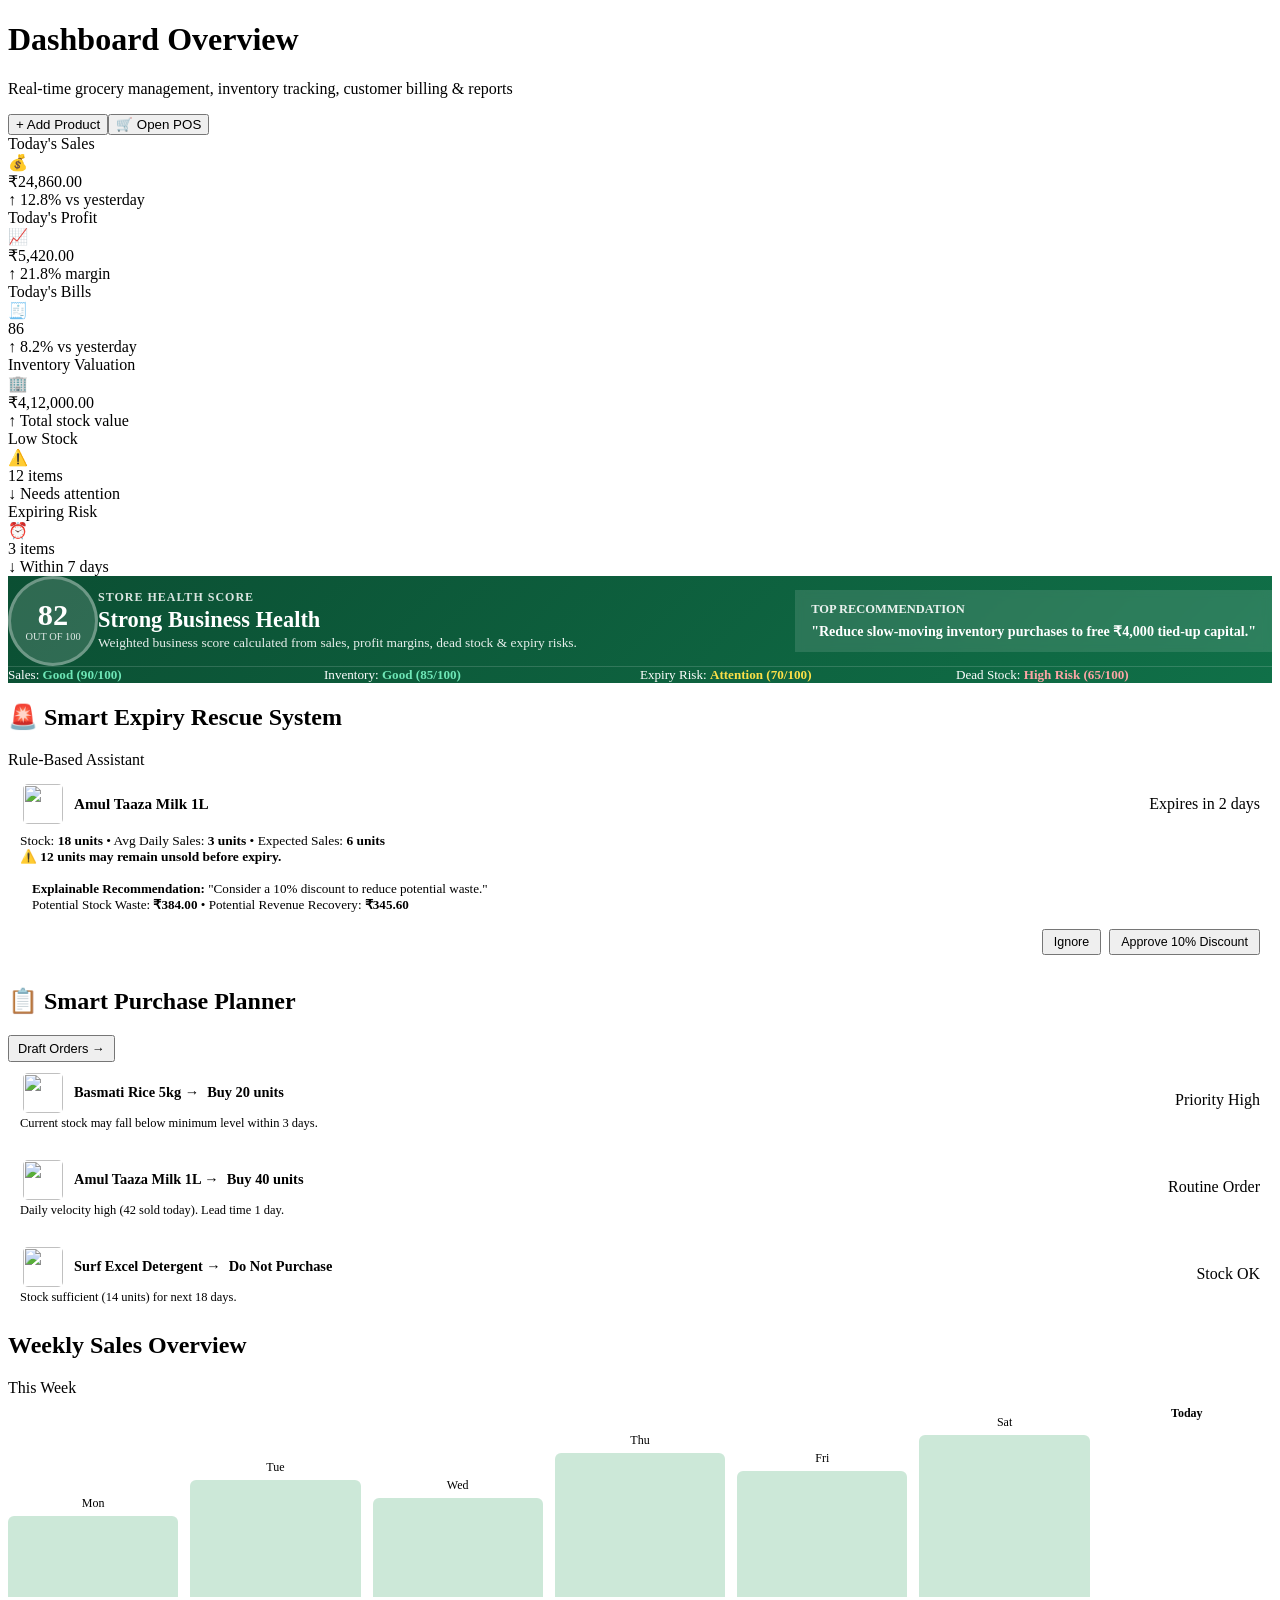
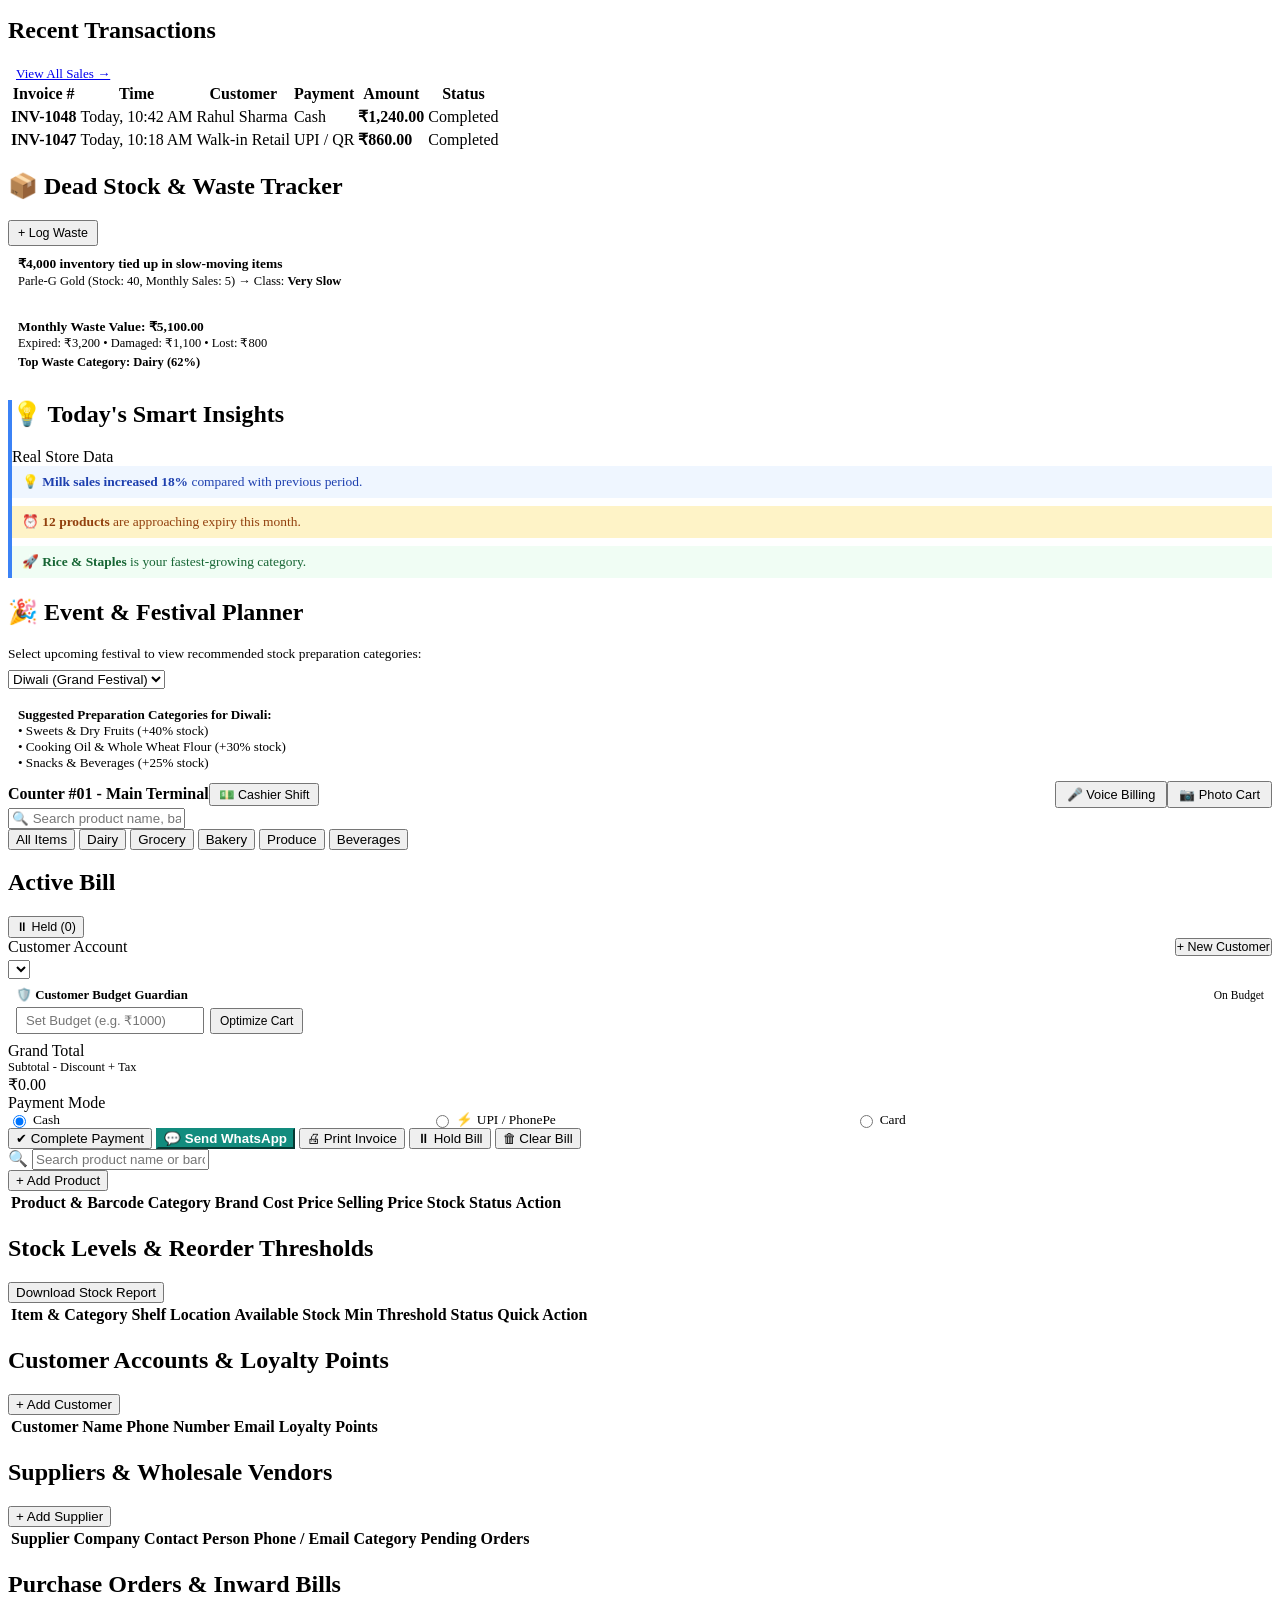
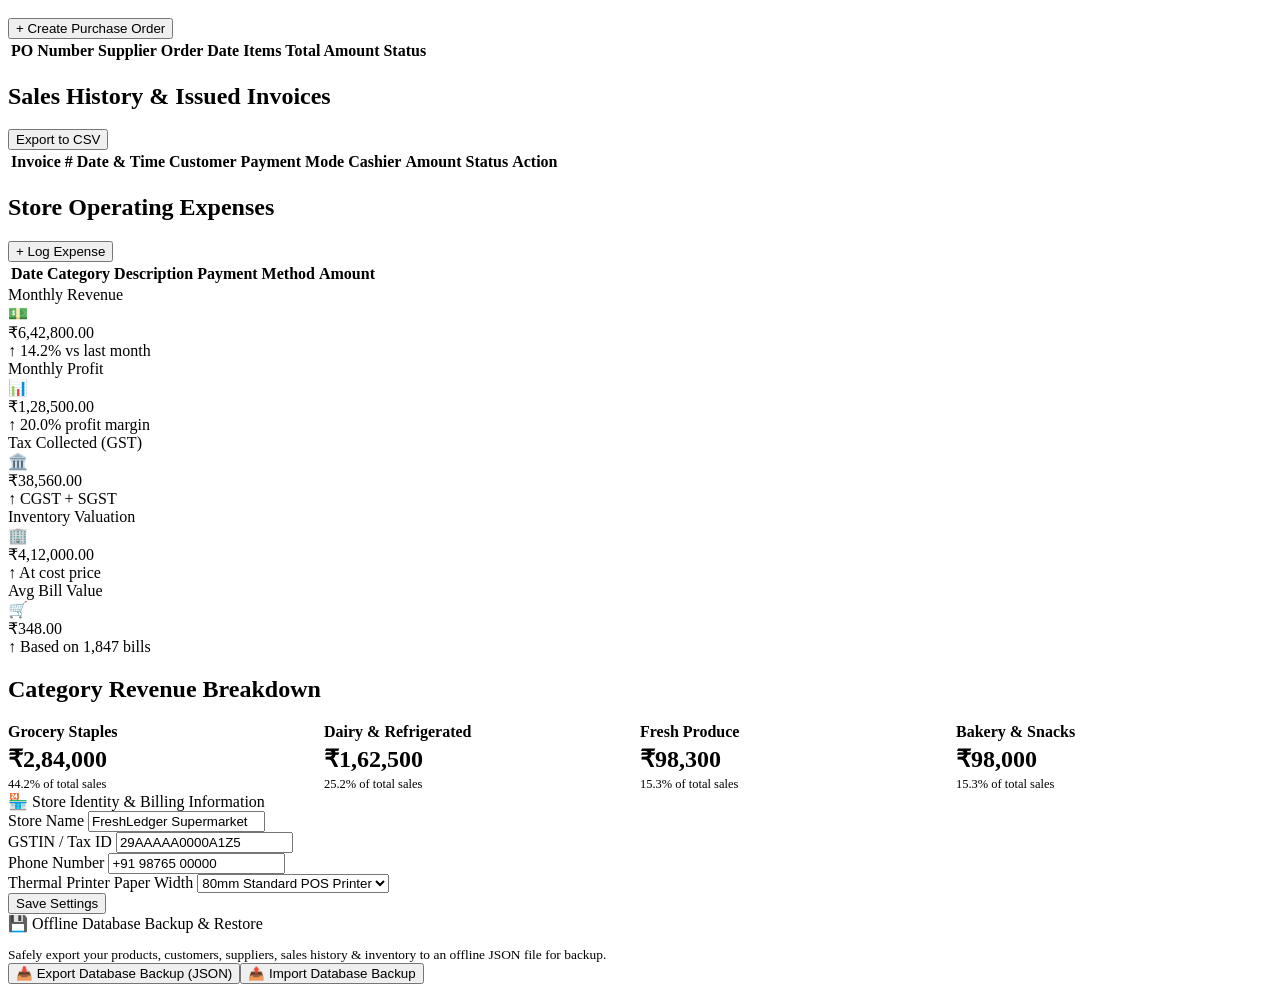
==== commit 05512123: "Fix PostgreSQL initialization and add FreshLedger features" ====
--- a/src/main/resources/templates/index.html
+++ b/src/main/resources/templates/index.html
@@ -319,7 +319,7 @@
                                 </div>
                                 <div style="display:flex;gap:var(--space-xs);">
                                     <button class="btn btn-secondary" type="button" style="padding:4px 10px;font-size:0.8rem;" onclick="openVoiceBillingModal()">🎤 Voice Billing</button>
-                                    <button class="btn btn-secondary" type="button" style="padding:4px 10px;font-size:0.8rem;" onclick="openReceiptScannerModal()">📷 Product Photo</button>
+                                    <button class="btn btn-secondary" type="button" style="padding:4px 10px;font-size:0.8rem;" onclick="openPhotoCartModal()">📷 Photo Cart</button>
                                 </div>
                             </div>
                         </div>
@@ -359,9 +359,6 @@
                             <select id="posCustomerSelect" class="form-control" onchange="onPosCustomerChange()">
                                 <!-- Dynamic Customers Dropdown -->
                             </select>
-                            <label class="form-label" for="posPointsToRedeem" style="margin-top:8px;">Redeem points (<span id="posAvailablePoints">0</span> available)</label>
-                            <input id="posPointsToRedeem" class="form-control" type="number" min="0" step="1" value="0" disabled />
-                            <small id="posRedeemValue" style="color:var(--text-muted);">No points applied</small>
                         </div>
 
                         <!-- Section 10 & 11: Shopping Pattern & Frequently Bought Together Suggestion -->
@@ -393,7 +390,6 @@
                                 <div style="font-size:0.78rem;color:var(--text-muted);">Subtotal - Discount + Tax</div>
                             </div>
                             <div id="posGrandTotal" class="total-amount">₹0.00</div>
-                            <div style="font-size:.78rem;color:var(--text-muted);">Points applied: <span id="posLoyaltyRedemption">₹0.00</span></div>
                         </div>
 
                         <div class="form-group" style="margin-bottom:var(--space-md);">
@@ -781,6 +777,9 @@
 <!-- Receipt Scanner Modal Fragment -->
 <div th:replace="~{fragments/components :: receiptScannerModal}"></div>
 
+<!-- Photo Smart Cart Modal Fragment -->
+<div th:replace="~{fragments/components :: photoCartModal}"></div>
+
 <!-- Voice Billing Modal Fragment -->
 <div th:replace="~{fragments/components :: voiceBillingModal}"></div>
 
@@ -790,4 +789,4 @@
 <!-- Application JS Script -->
 <script th:src="@{/js/app.js}" src="/js/app.js"></script>
 </body>
-</html>+</html>
